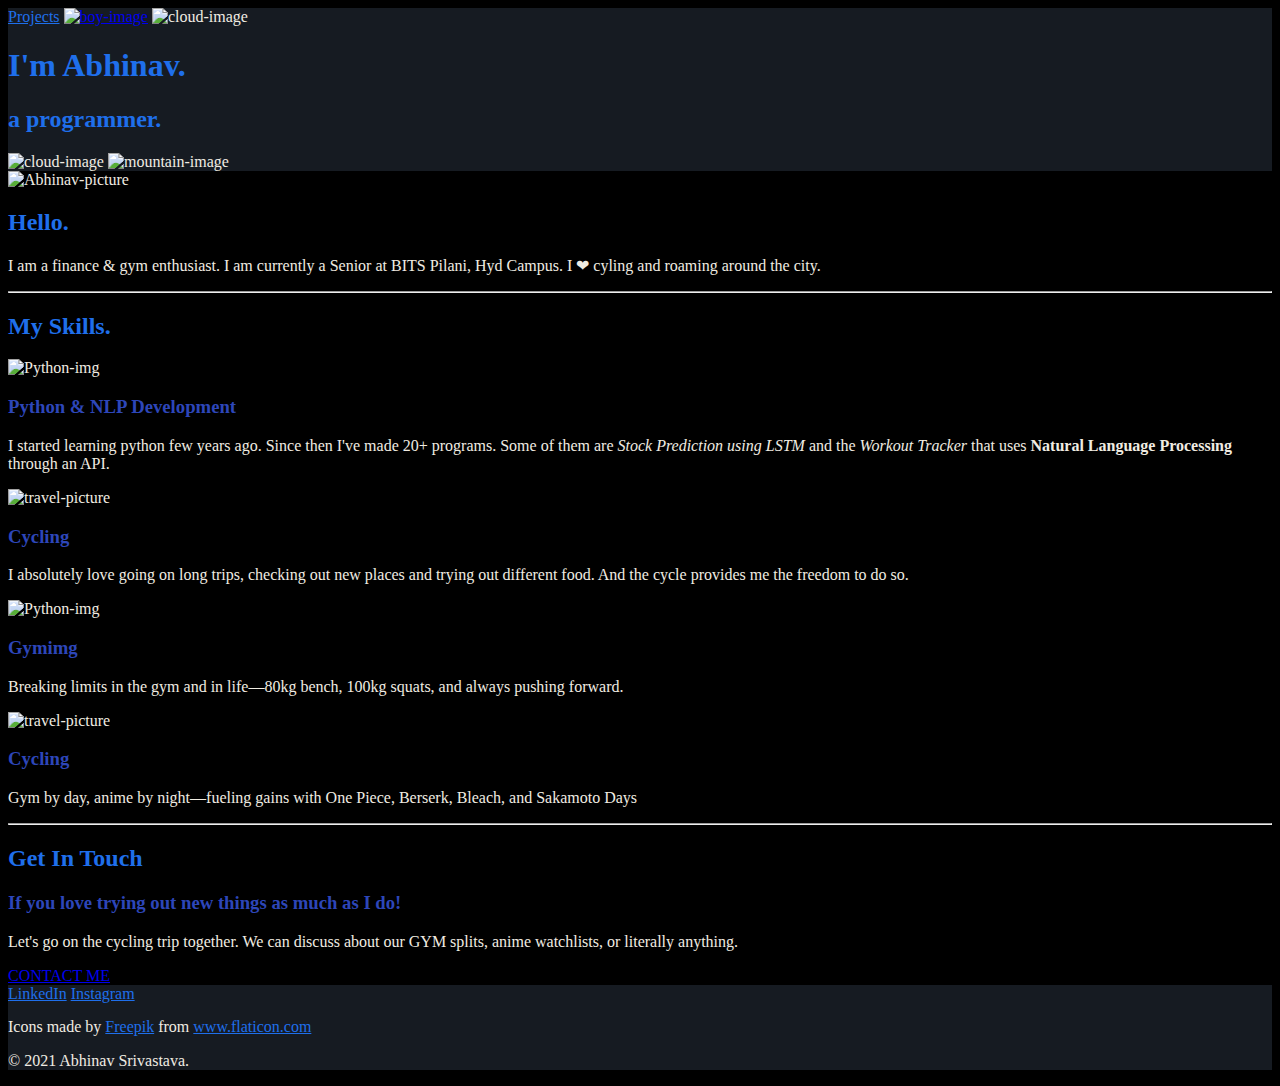
==== dark_index.html @ a70d444e "Add files via upload" ====
<!DOCTYPE html>
<html lang="en" dir="ltr">

<head>
  <meta charset="utf-8">
  <title>Homepage</title>
  <link rel="stylesheet" href="css/style.css">
  <link rel="icon" href="favicon.ico">
  <link rel="preconnect" href="https://fonts.googleapis.com">
  <link rel="preconnect" href="https://fonts.gstatic.com" crossorigin>
  <link href="https://fonts.googleapis.com/css2?family=Dancing+Script&family=Merriweather&family=Montserrat&family=Sacramento&family=Ubuntu&display=swap" rel="stylesheet">
  <style>
    body{
      background-color: #000000;
      color: #F0ECE2;
    }

    .header-link {
      color: #1f6feb;
    }
    .header-link:hover {
      color: #F0ECE2;
      text-decoration: underline #F0ECE2;
      font-weight: bold;
    }

    .boy-image:hover {
      box-shadow: 1px 2px 20px 5px #F0ECE2;
    }

    .switch-mode {
      position: absolute;
      top: -5px;
      right: -150px;
      width: 80px;
      height: 80px;
      border-radius: 50px;
    }

    .switch-mode:hover {
       box-shadow: 1px 2px 20px 5px #F0ECE2;
    }
    
    .footer-link-social {
      color: #1f6feb;
    }

    .footer-link-social:hover {
      color:#F0ECE2;
      text-decoration: underline #F0ECE2;
    }

    .footer-link {
      color: #1f6feb;
    }

    .footer-link:hover {
      color: #F0ECE2;
      text-decoration: underline #F0ECE2;
      font-weight: bold;
    }

    h1{
      color: #1f6feb;
    }

    h2{
      color: #1f6feb;
    }
    h3 {
      color: #2D46B9;
    }
    .topcontainer{
      background-color: #161b22;
    }
    .bottomcontainer{
      background-color: #161b22;
    }
  </style>
</head>

<body>

  <div class="topcontainer">
    <a href="dark_project.html" class="header-link" >Projects</a>
    <a class="boy-link", href="dark_index.html"><img src="images/boy.png" alt="boy-image" class="boy-image"></a>
    <a href="index.html", class="header-link"><img src="images/switch-light.png" alt="Switch-mode" class="switch-mode" style="background-color:#F0ECE2;"></a>
    <img src="images/cloud.png" alt="cloud-image" class="top_cloud">
    <h1>I'm Abhinav.</h1>
    <h2><strong>a <span class="pro">pro</span>grammer.</strong></h2>
    <img src="images/cloud.png" alt="cloud-image" class="bottom_cloud">
    <img src="images/mountain.png" alt="mountain-image" class="mountain">
  </div>

  <div class="middlecontainer">
    <div class="profile">
      <img class="dp" src="images/my-pic.png" alt="Abhinav-picture" width="175" height="175">
      <h2>Hello.</h2>
      <p>I am a finance & gym enthusiast. I am currently a Senior at BITS Pilani, Hyd Campus. I ❤ cyling and roaming around the city.</p>
    </div>
    <hr>
    <div class="skills">
      <h2>My Skills.</h2>

      <div class="skill-row">
        <img src="images/python.png" alt="Python-img" class="python-pic">
        <div class="python">
          <h3>Python & NLP Development</h3>
          <p>I started learning python few years ago. Since then I've made 20+ programs. Some of them are <em>Stock Prediction using LSTM</em> and the <em>Workout Tracker</em> that uses <strong>Natural Language Processing</strong> through an API.</p>
        </div>
      </div>

      <div class="skill-row">
        <img class="travel-pic" src="images/cycling.png" alt="travel-picture" >
        <h3>Cycling</h3>
        <p class="travel-para">I absolutely love going on long trips, checking out new places and trying out different food.
        And the cycle provides me the freedom to do so. </p>
      </div>
      <div class="skill-row">
        <img src="images/dumbbell.png" alt="Python-img" class="python-pic">
        <div class="python">
          <h3>Gymimg</h3>
          <p>Breaking limits in the gym and in life—80kg bench, 100kg squats, and always pushing forward.</p>
        </div>
      </div>

      <div class="skill-row">
        <img class="travel-pic" src="images/anime.png" alt="travel-picture" >
        <h3>Cycling</h3>
        <p class="travel-para">Gym by day, anime by night—fueling gains with One Piece, Berserk, Bleach, and Sakamoto Days</p>
      </div>
    </div>

  </div>
  <hr>
  <div class="contact-me">
    <h2>Get In Touch</h2>
    <h3>If you love trying out new things as much as I do!</h3>
    <p>Let's go on the cycling trip together. We can discuss about our GYM splits, anime watchlists, or literally anything.</p>
  </div>
  <a class="mail-button-dark" href="mailto:abhinavsrivastava2001@gmail.com">CONTACT ME</a>
  </div>

  <div class="bottomcontainer">
    <a class="footer-link-social" href="https://www.linkedin.com/in/abhinav-srivastava-496524191/">LinkedIn</a>
    <a class="footer-link-social" href="https://www.instagram.com/_abhinavsrivastavaaa/">Instagram</a>
    <!--<a class="footer-link" href="">Website</a> -->
    <div style="padding-top:15px;">Icons made by <a href="https://www.freepik.com" title="Freepik" class="footer-link">Freepik</a> from <a href="https://www.flaticon.com/" title="Flaticon" class="footer-link">www.flaticon.com</a></div>
    <p class="copyright">© 2021 Abhinav Srivastava.</p>
  </div>


  </div>

</body>

</html>
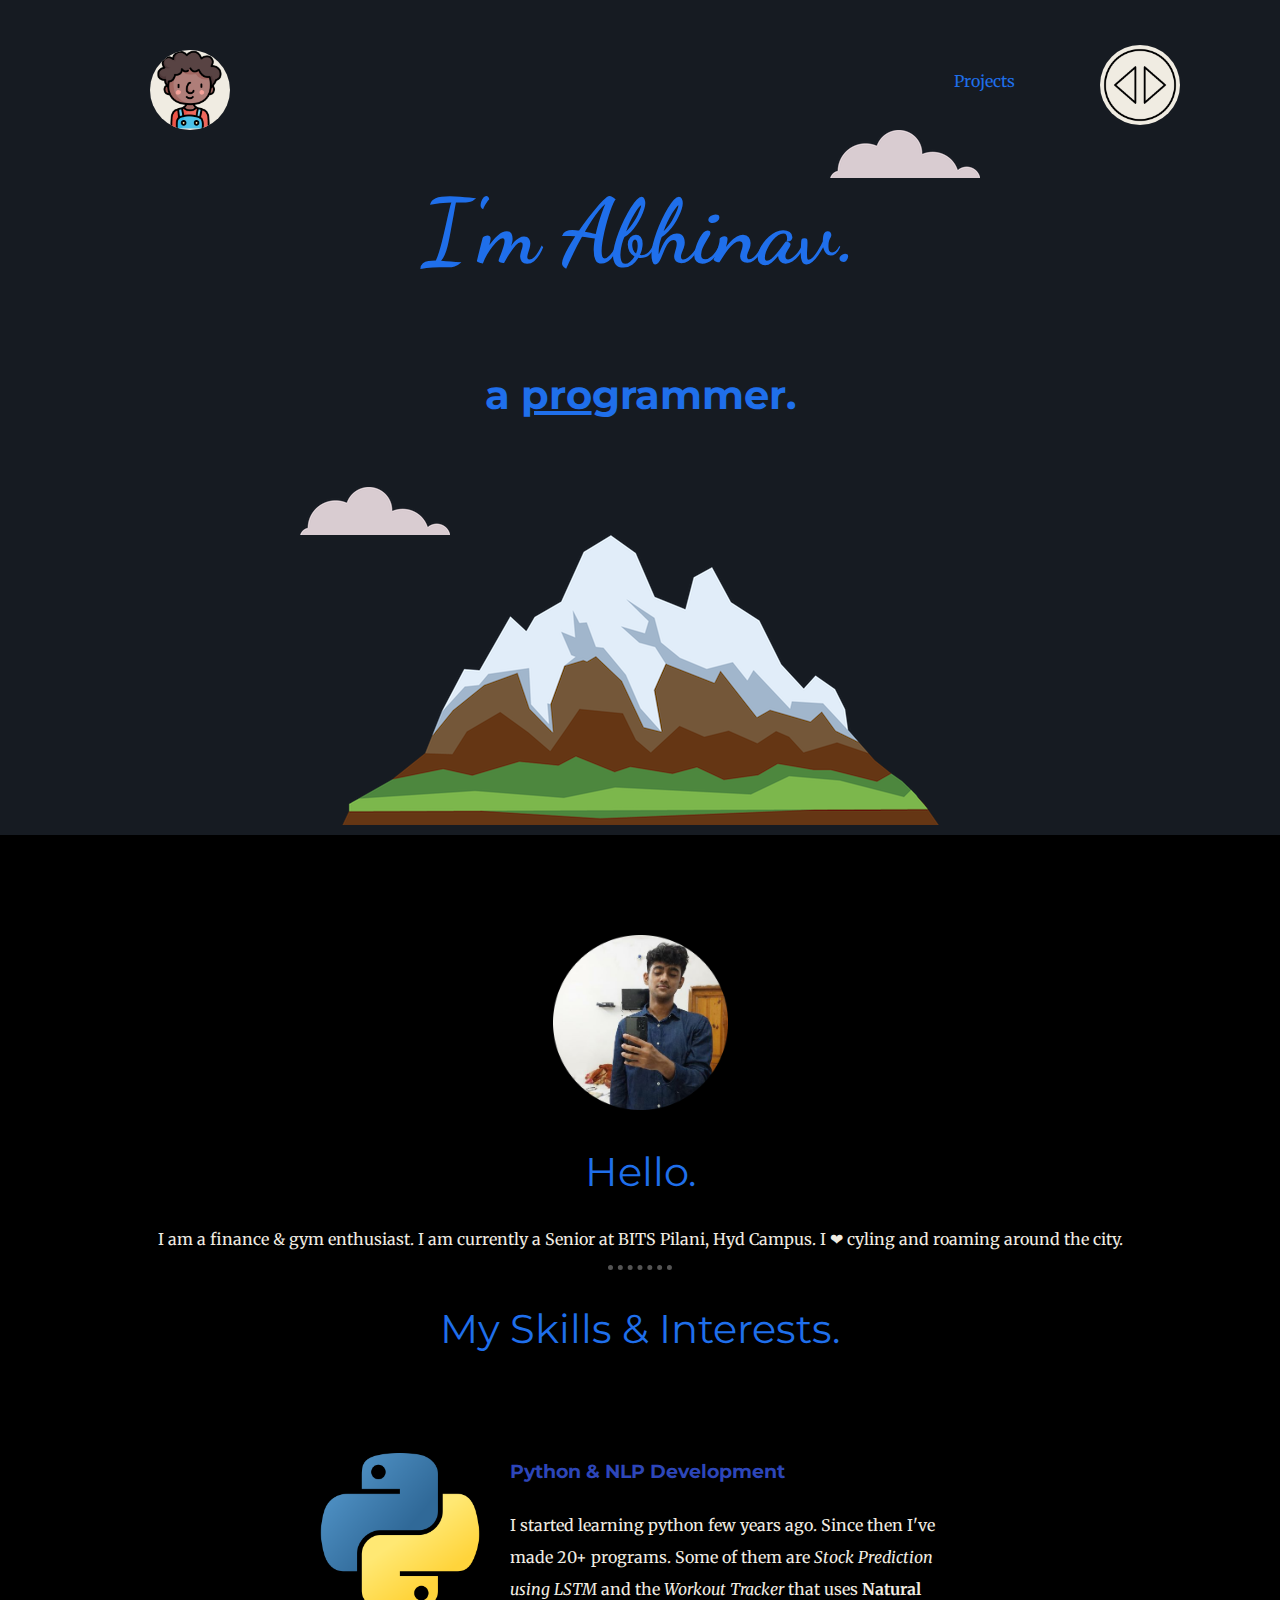
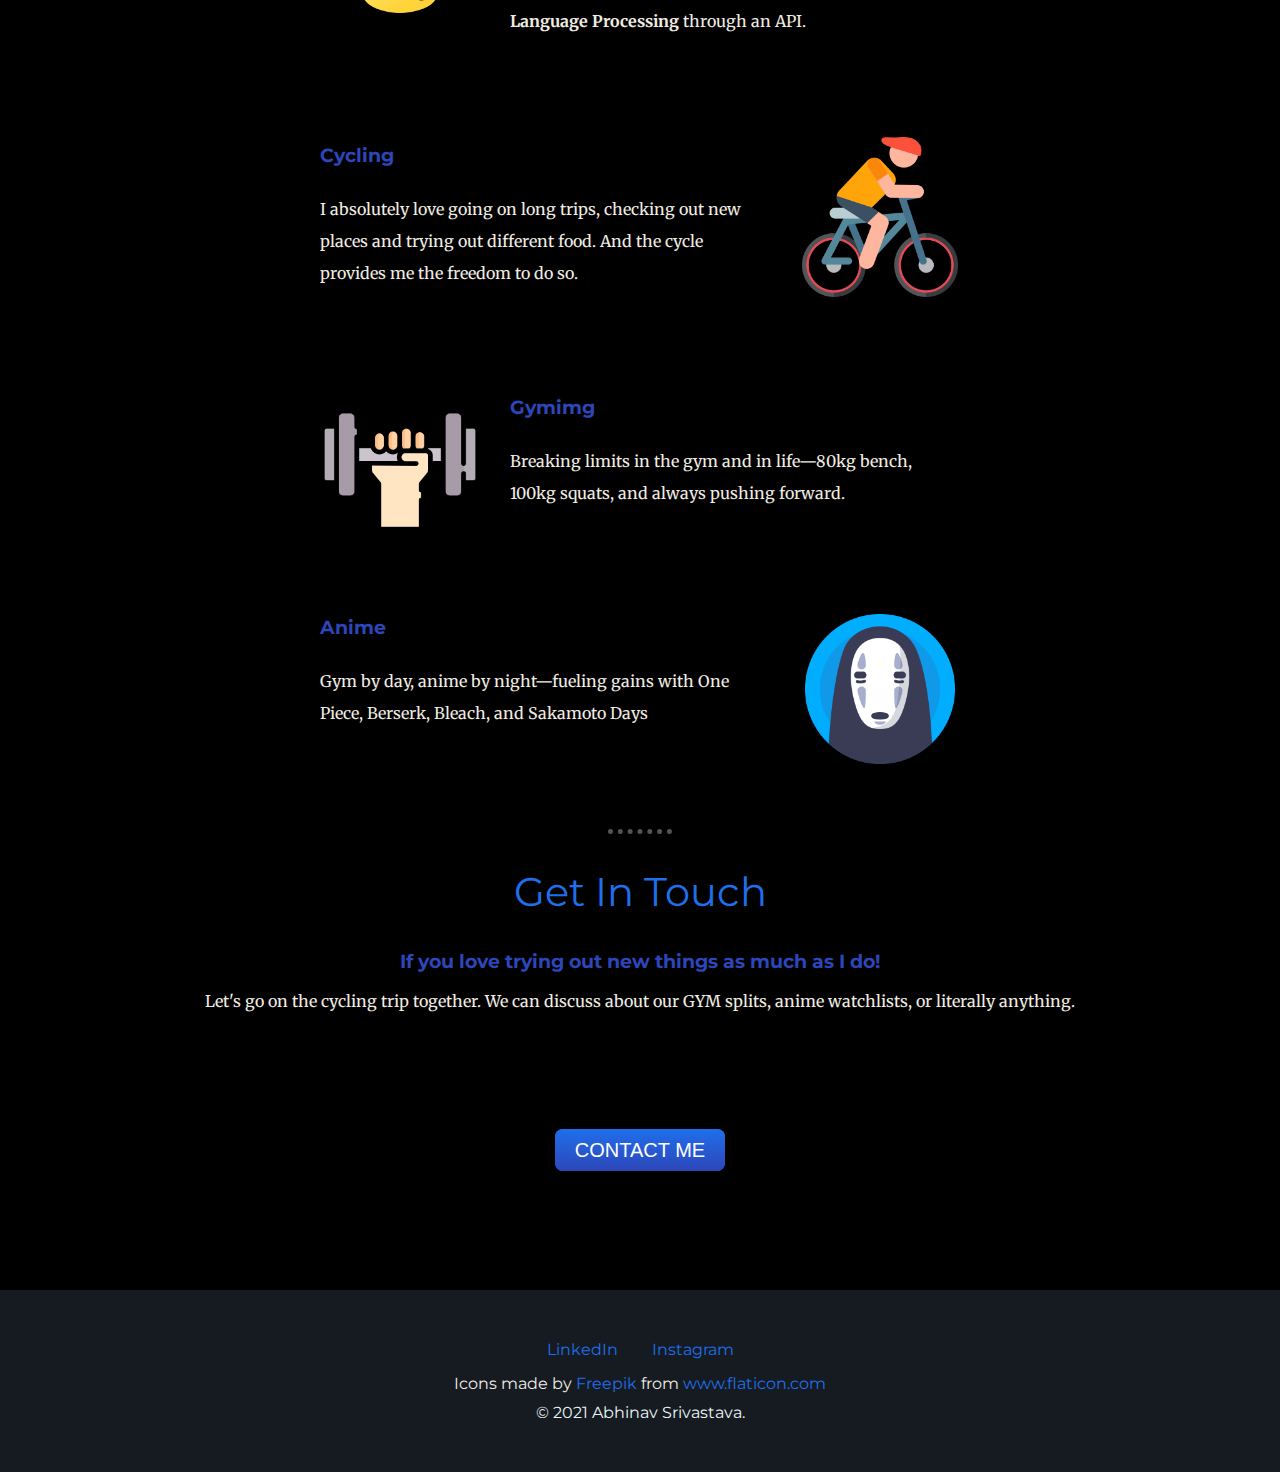
==== commit 345927ab: "Update dark_index.html" ====
--- a/dark_index.html
+++ b/dark_index.html
@@ -100,7 +100,7 @@
     </div>
     <hr>
     <div class="skills">
-      <h2>My Skills.</h2>
+      <h2>My Skills & Interests.</h2>
 
       <div class="skill-row">
         <img src="images/python.png" alt="Python-img" class="python-pic">
@@ -126,7 +126,7 @@
 
       <div class="skill-row">
         <img class="travel-pic" src="images/anime.png" alt="travel-picture" >
-        <h3>Cycling</h3>
+        <h3>Anime</h3>
         <p class="travel-para">Gym by day, anime by night—fueling gains with One Piece, Berserk, Bleach, and Sakamoto Days</p>
       </div>
     </div>
@@ -154,4 +154,4 @@
 
 </body>
 
-</html>+</html>
--- a/css/style.css
+++ b/css/style.css
@@ -0,0 +1,246 @@
+.topcontainer {
+  background-color: #aee1e1;
+  position: relative;
+  padding-top: 100px;
+  line-height: 2;
+}
+
+a {
+  text-decoration: none;
+}
+
+.mountain {
+  position: relative;
+}
+
+.boy-image {
+  position: absolute;
+  top: 50px;
+  left: 150px;
+  width: 80px;
+  height: 80px;
+  background-color: #f0ece2;
+  border-radius: 50px;
+}
+
+.boy-image:hover {
+  box-shadow: 1px 2px 20px 5px #14141466;
+}
+
+.switch-mode {
+  position: absolute;
+  top: -5px;
+  right: -150px;
+  width: 80px;
+  height: 80px;
+  border-radius: 50px;
+}
+
+.switch-mode:hover {
+  box-shadow: 1px 2px 20px 5px #14141466;
+}
+
+body {
+  margin: 0;
+  text-align: center;
+  font-family: "Merriweather", serif;
+  color: #545454;
+}
+
+h1 {
+  font-size: 5.625rem; /* 100% = 16px = 1em so 90px = 562.5% = 5.625em */
+  margin: 2.6rem auto 0 auto;
+  font-family: "Dancing Script", cursive;
+  color: #66bfbf;
+}
+
+h2 {
+  font-family: "Montserrat", sans-serif;
+  font-size: 2.5rem;
+  color: #66bfbf;
+  font-weight: normal;
+}
+
+h3 {
+  font-family: "Montserrat", sans-serif;
+  color: #11999e;
+}
+
+.pro {
+  text-decoration: underline;
+}
+
+.middlecontainer {
+  margin: 100px 0;
+}
+
+.bottomcontainer {
+  position: relative;
+  background-color: #66bfbf;
+  padding: 50px 0 50px 0;
+  font-family: "Montserrat", sans-serif;
+  margin-top: 10%;
+}
+
+.bottom_cloud {
+  position: absolute;
+  bottom: 300px;
+  left: 300px;
+}
+
+.top_cloud {
+  position: absolute;
+  right: 300px;
+  top: 130px;
+}
+
+.footer-link-social {
+  color: #11999e;
+  padding: 15px;
+}
+
+.footer-link-social:hover {
+  color: #f57170;
+  text-decoration: underline #f57170;
+  font-weight: bold;
+}
+
+.footer-link-social:active {
+  color: black;
+  text-decoration: underline black;
+  font-weight: bold;
+}
+
+.footer-link-icon {
+  color: #11999e;
+}
+
+.footer-link-icon:hover {
+  color: #f57170;
+  text-decoration: underline #f57170;
+  font-weight: bold;
+}
+
+.footer-link-icon:active {
+  color: black;
+  text-decoration: underline black;
+  font-weight: bold;
+}
+.header-link {
+  position: absolute;
+  right: 250px;
+  top: 50px;
+  color: #66bfbf;
+  padding: 15px;
+}
+
+.header-link:hover {
+  color: #f57170;
+  text-decoration: underline #f57170;
+  font-weight: bold;
+}
+
+.header-link:active {
+  color: black;
+  text-decoration: underline black;
+  font-weight: bold;
+}
+
+.mail {
+  color: #11999e;
+}
+
+.skill-row {
+  width: 50%;
+  margin: 100px auto 100px auto;
+  text-align: left;
+  line-height: 2;
+}
+
+.python-pic {
+  width: 25%;
+  float: left;
+  margin-right: 30px;
+  padding-bottom: 6%;
+}
+
+.travel-pic {
+  width: 25%;
+  float: right;
+  margin-left: 30px;
+}
+
+/* .travel-para{
+  clear: right;
+}
+*/
+
+.copyright {
+  color: #eaf6f6;
+  margin: 10px 0 0 0;
+}
+
+.contact-me {
+  margin-bottom: 10%;
+}
+
+.mail-button {
+  background: #11cdd4;
+  background-image: -webkit-linear-gradient(top, #11cdd4, #11999e);
+  background-image: -moz-linear-gradient(top, #11cdd4, #11999e);
+  background-image: -ms-linear-gradient(top, #11cdd4, #11999e);
+  background-image: -o-linear-gradient(top, #11cdd4, #11999e);
+  background-image: linear-gradient(to bottom, #11cdd4, #11999e);
+  -webkit-border-radius: 8;
+  -moz-border-radius: 8;
+  border-radius: 8px;
+  font-family: Arial;
+  color: #ffffff;
+  font-size: 20px;
+  padding: 10px 20px 10px 20px;
+  text-decoration: none;
+}
+
+.mail-button:hover {
+  background: #30e3cb;
+  background-image: -webkit-linear-gradient(top, #30e3cb, #2bc4ad);
+  background-image: -moz-linear-gradient(top, #30e3cb, #2bc4ad);
+  background-image: -ms-linear-gradient(top, #30e3cb, #2bc4ad);
+  background-image: -o-linear-gradient(top, #30e3cb, #2bc4ad);
+  background-image: linear-gradient(to bottom, #30e3cb, #2bc4ad);
+  text-decoration: none;
+}
+
+.mail-button-dark {
+  background: #1f6feb;
+  background-image: -webkit-linear-gradient(top, #1f6feb, #2d46b9);
+  background-image: -moz-linear-gradient(top, #1f6feb, #2d46b9);
+  background-image: -ms-linear-gradient(top, #1f6feb, #2d46b9);
+  background-image: -o-linear-gradient(top, #1f6feb, #2d46b9);
+  background-image: linear-gradient(to bottom, #1f6feb, #2d46b9);
+  -webkit-border-radius: 8;
+  -moz-border-radius: 8;
+  border-radius: 8px;
+  font-family: Arial;
+  color: #ffffff;
+  font-size: 20px;
+  padding: 10px 20px 10px 20px;
+  text-decoration: none;
+}
+
+.mail-button-dark:hover {
+  background: #3cb0fd;
+  background-image: -webkit-linear-gradient(top, #3cb0fd, #3498db);
+  background-image: -moz-linear-gradient(top, #3cb0fd, #3498db);
+  background-image: -ms-linear-gradient(top, #3cb0fd, #3498db);
+  background-image: -o-linear-gradient(top, #3cb0fd, #3498db);
+  background-image: linear-gradient(to bottom, #3cb0fd, #3498db);
+  text-decoration: none;
+}
+
+hr {
+  border-style: dotted none none;
+  border-color: #545454;
+  border-width: 5px;
+  width: 5%;
+}
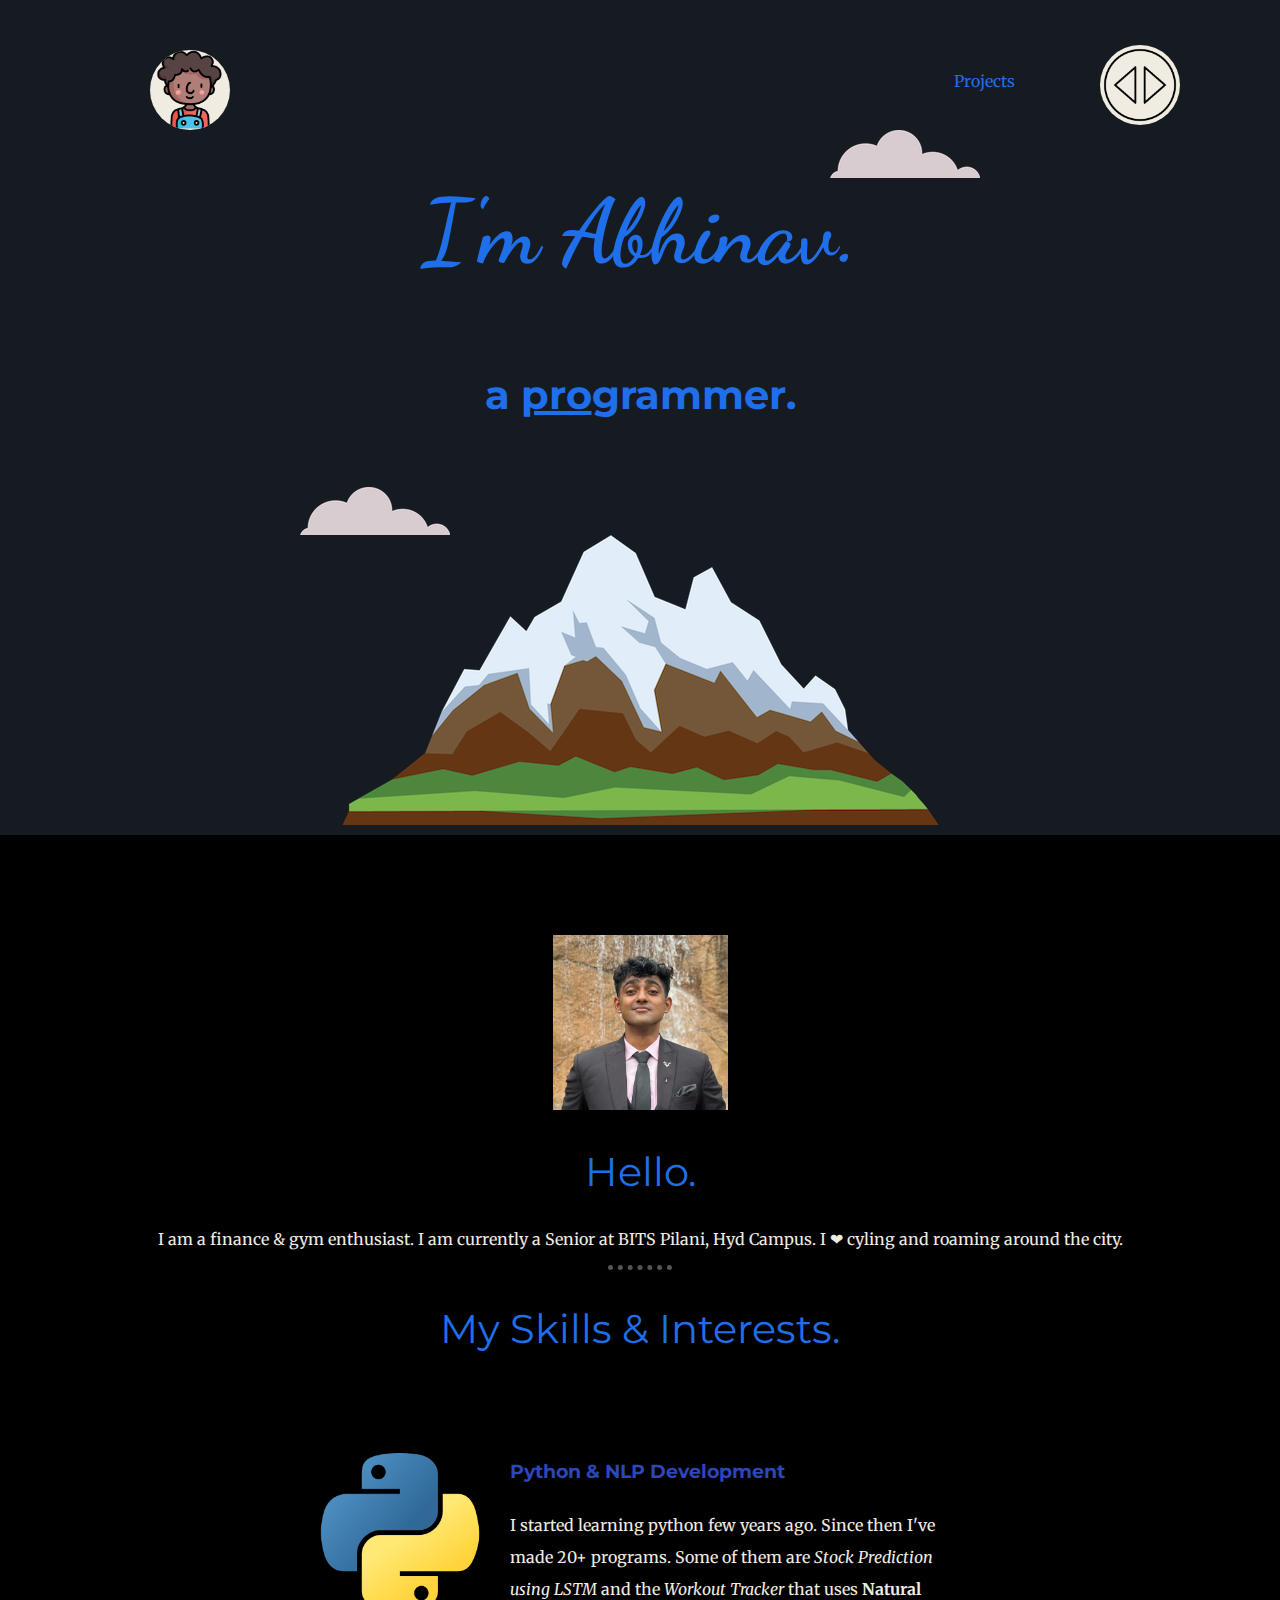
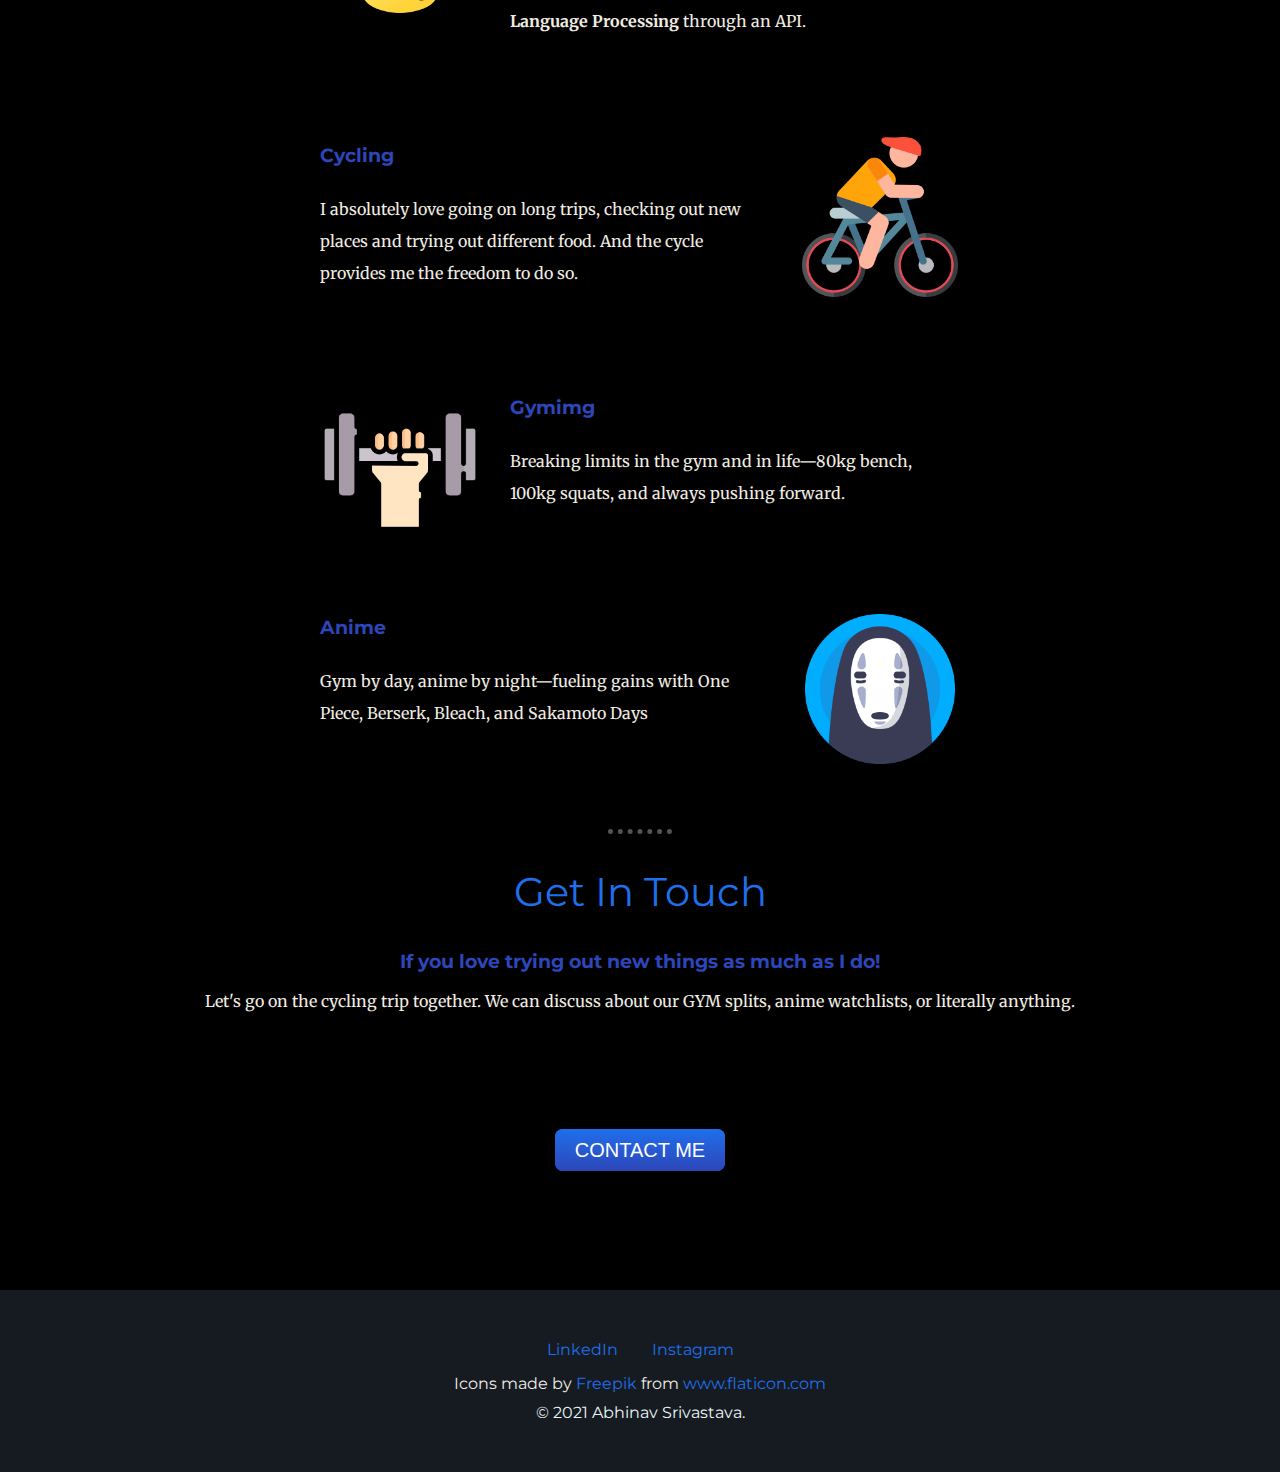
==== commit 66b9f672: "Update dark_index.html" ====
--- a/dark_index.html
+++ b/dark_index.html
@@ -94,7 +94,7 @@
 
   <div class="middlecontainer">
     <div class="profile">
-      <img class="dp" src="images/my-pic.png" alt="Abhinav-picture" width="175" height="175">
+      <img class="dp" src="images/abhinav_srivastava_edited.jpg" alt="Abhinav-picture" width="175" height="175">
       <h2>Hello.</h2>
       <p>I am a finance & gym enthusiast. I am currently a Senior at BITS Pilani, Hyd Campus. I ❤ cyling and roaming around the city.</p>
     </div>
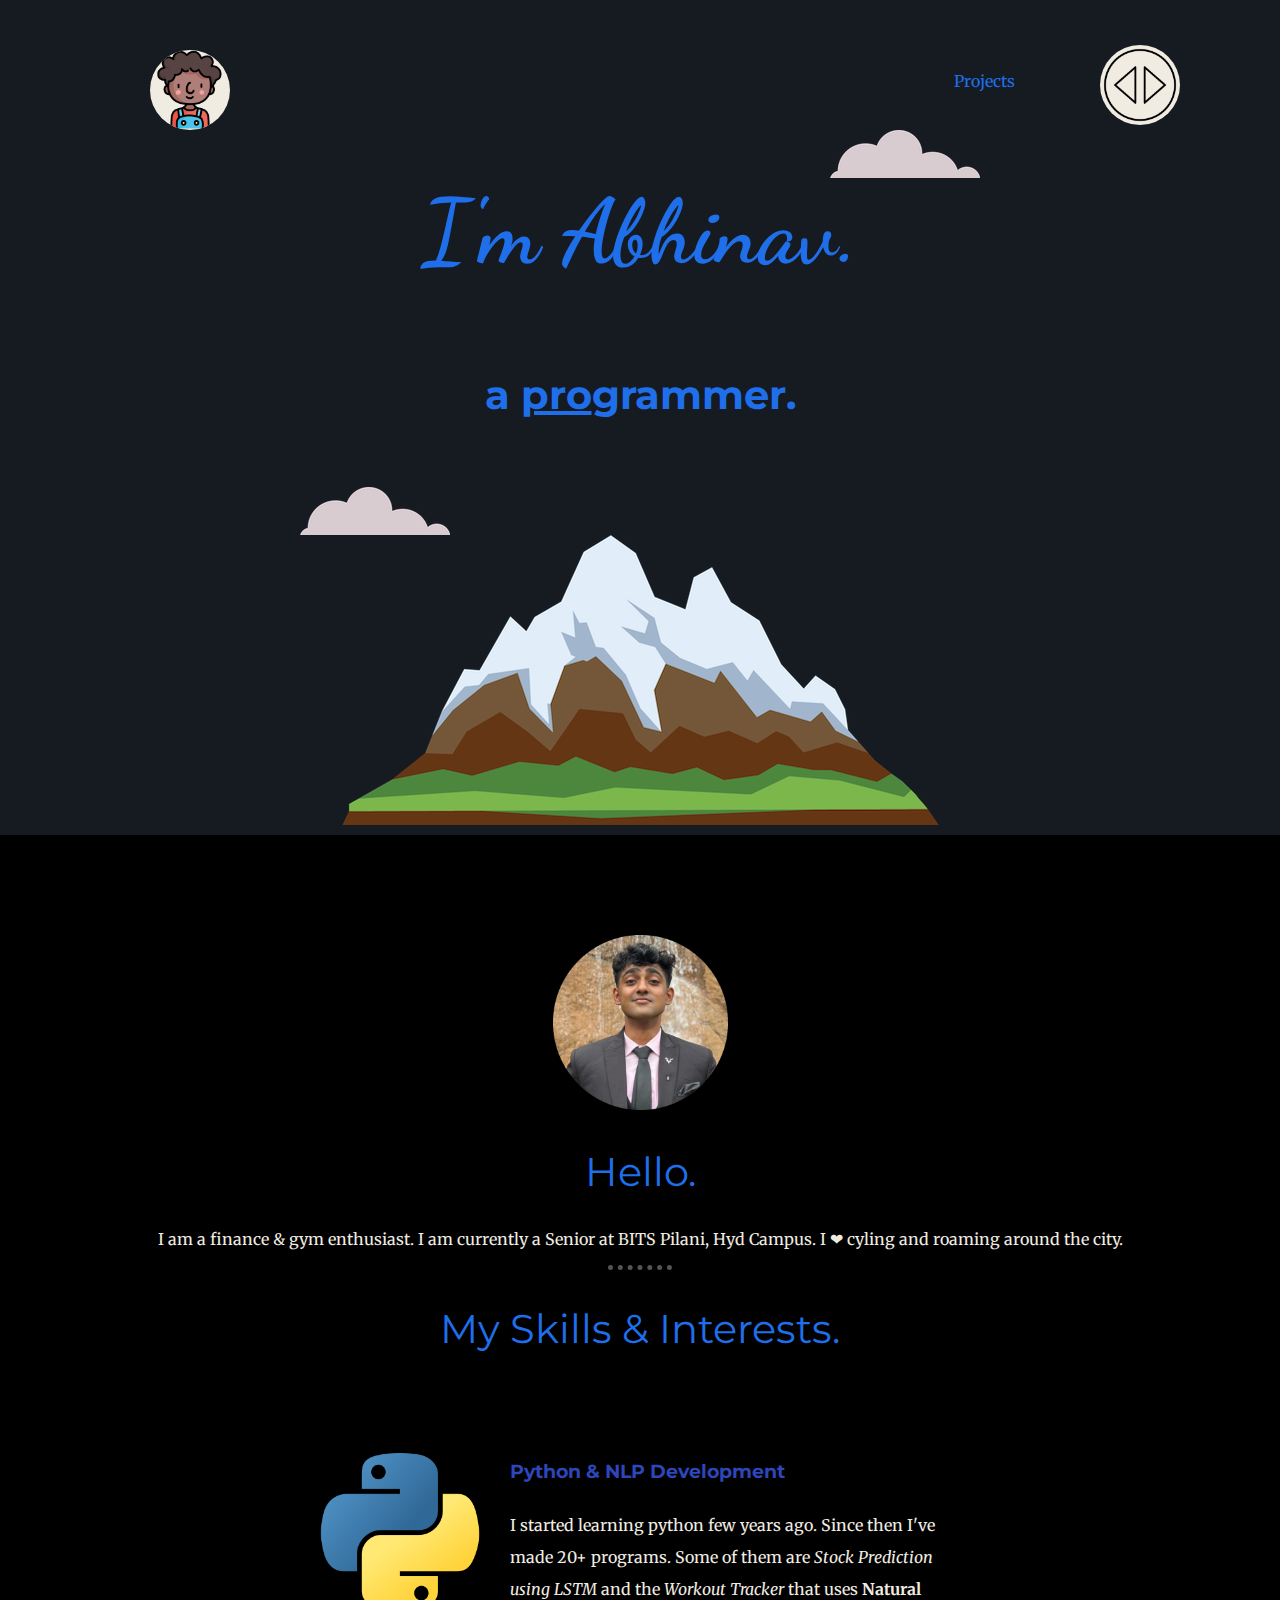
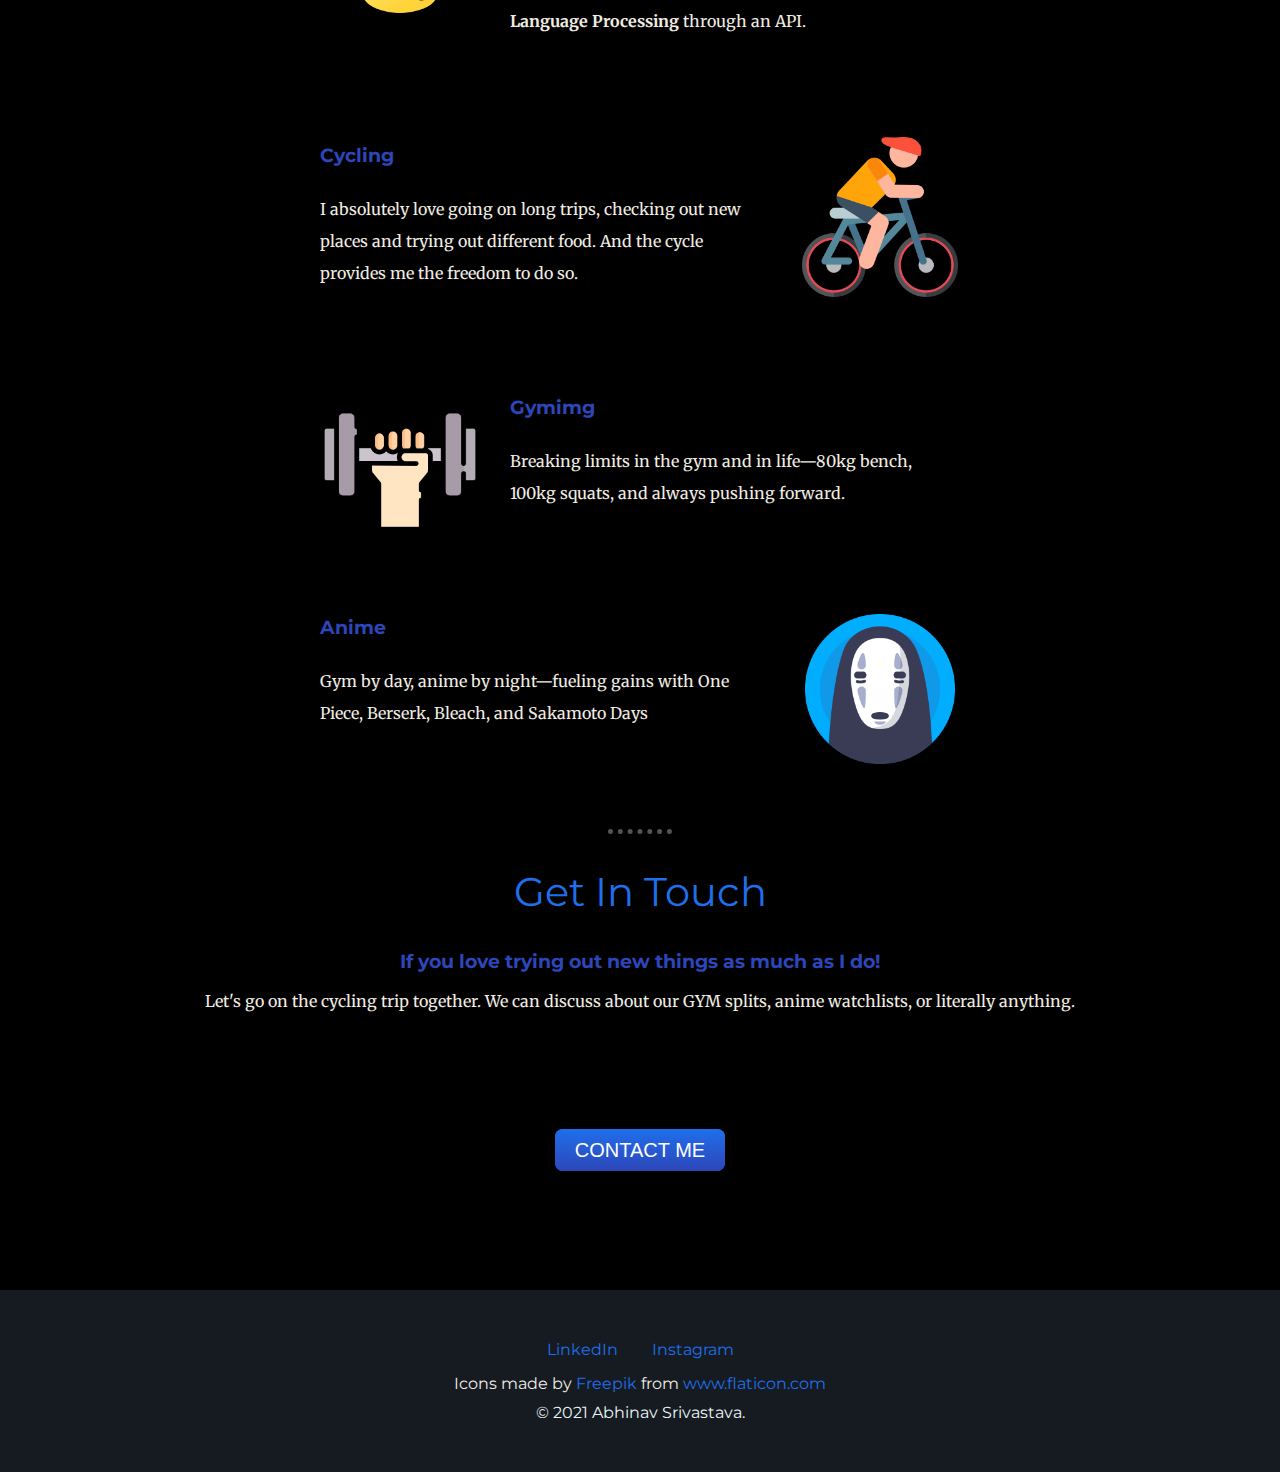
==== commit b3a8b363: "Update dark_index.html" ====
--- a/dark_index.html
+++ b/dark_index.html
@@ -94,7 +94,7 @@
 
   <div class="middlecontainer">
     <div class="profile">
-      <img class="dp" src="images/abhinav_srivastava_edited.jpg" alt="Abhinav-picture" width="175" height="175">
+      <img class="dp" src="images/abhi.png" alt="Abhinav-picture" width="175" height="175">
       <h2>Hello.</h2>
       <p>I am a finance & gym enthusiast. I am currently a Senior at BITS Pilani, Hyd Campus. I ❤ cyling and roaming around the city.</p>
     </div>
